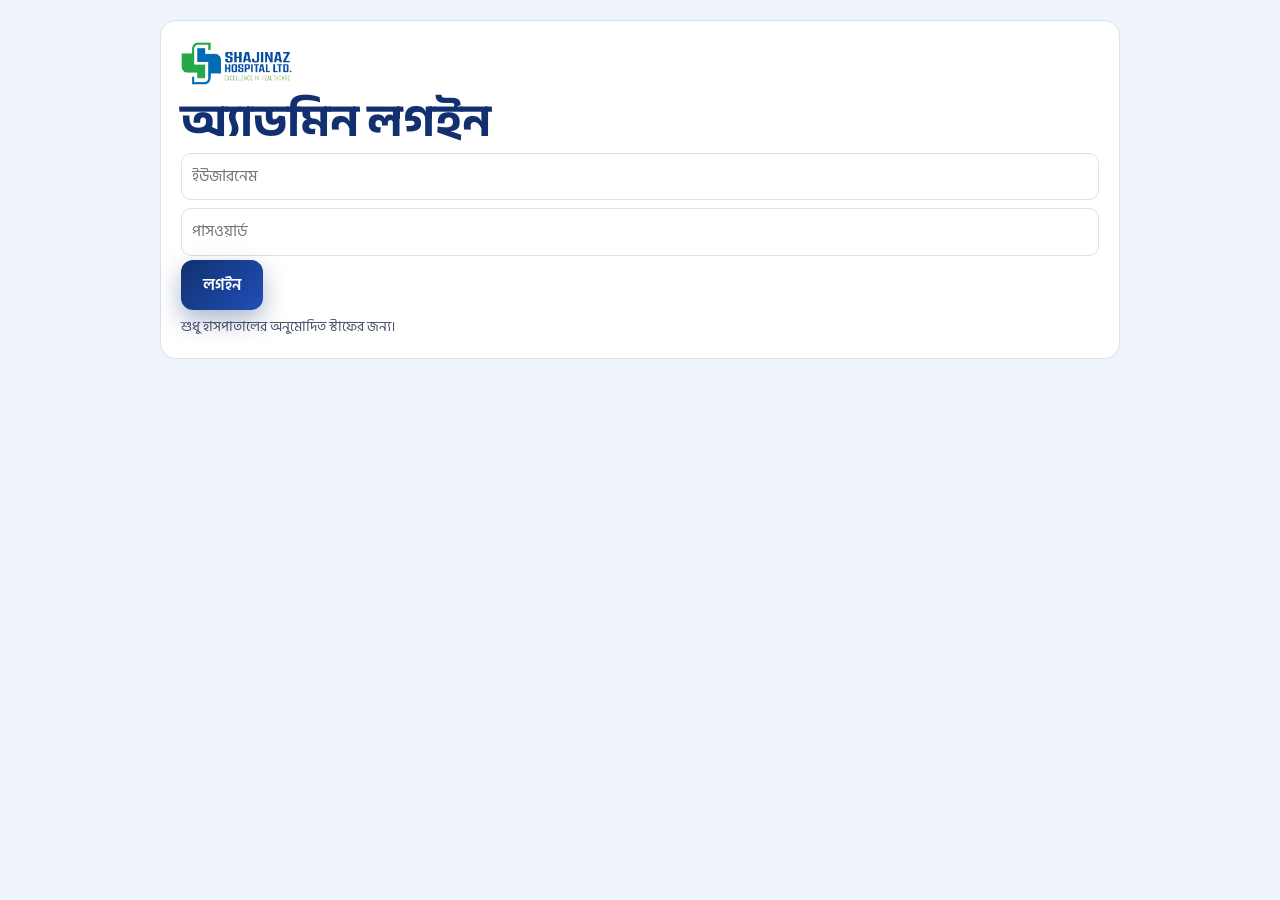
==== admin.html @ eec6075a "Add files via upload" ====
<!doctype html><html lang="bn"><head><meta charset="utf-8"><meta name="viewport" content="width=device-width,initial-scale=1"><meta name="robots" content="noindex"><title>অ্যাডমিন | শাজিনাজ হাসপাতাল</title>
<link href="https://fonts.googleapis.com/css2?family=Anek+Bangla:wght@700&family=Hind+Siliguri:wght@400;500;600&display=swap" rel="stylesheet"><link rel="stylesheet" href="assets/css/style.css">
<style>body{background:var(--mist)}.wrap{max-width:1000px;margin:0 auto;padding:20px}.box{background:#fff;border-radius:16px;padding:20px;margin-bottom:16px;border:1px solid var(--line)}.tabs{display:flex;gap:8px;margin:12px 0}.tabs button{flex:1}.row{display:flex;gap:10px;flex-wrap:wrap;align-items:center;padding:10px 0;border-bottom:1px solid var(--line)}.row>*{flex:1 1 140px}input,select,textarea{padding:10px;border:1px solid var(--line);border-radius:10px;font:inherit;width:100%;margin:4px 0}.s{font-size:14px;opacity:.75}.badge{background:var(--red);color:#fff;border-radius:99px;padding:0 8px;margin-left:6px}.new{background:#fff7d6}</style></head><body><div class="wrap">
<div class="box" id="lg"><img src="assets/img/logo.png" height="44" alt=""><h2>অ্যাডমিন লগইন</h2><form id="lf"><input name="username" placeholder="ইউজারনেম" autocomplete="username" required><input name="password" type="password" placeholder="পাসওয়ার্ড" autocomplete="current-password" required><button class="btn pri">লগইন</button></form><p class="s">শুধু হাসপাতালের অনুমোদিত স্টাফের জন্য।</p></div>
<div id="app" hidden><div class="box"><div class="row"><b id="who"></b><button class="btn ghost" id="out">লগআউট</button></div><div class="tabs"><button class="btn pri" data-t="b">বুকিং<span class="badge" id="nb" hidden>0</span></button><button class="btn ghost" data-t="d">ডাক্তার</button><button class="btn ghost" data-t="u">ইউজার</button></div><div id="v"></div></div></div></div><div id="toast"></div>
<script src="assets/js/config.js"></script><script src="assets/js/doctors-data.js"></script><script src="assets/js/admin.js"></script></body></html>
---- assets/css/style.css ----
:root{--navy:#12306f;--deep:#0a1f4d;--green:#2b9a4a;--ink:#0c1a3a;--mist:#eef4fa;--sky:#cfe6fb;--red:#d6342c;--line:#d9e3ee;font-family:'Hind Siliguri',system-ui,sans-serif;color:var(--ink)}
*{box-sizing:border-box}html{scroll-behavior:smooth;scroll-padding-top:76px}body{margin:0;background:#fff;line-height:1.6;overflow-x:hidden}
h1,h2,h3,h4{font-family:'Anek Bangla',sans-serif;margin:0;line-height:1.2}a{color:inherit;text-decoration:none}:focus-visible{outline:3px solid var(--green);outline-offset:2px}
.top{position:sticky;top:0;z-index:30;display:flex;align-items:center;gap:20px;padding:10px clamp(16px,4vw,48px);padding-top:calc(10px + env(safe-area-inset-top,0px));background:rgba(255,255,255,.85);backdrop-filter:blur(16px);border-bottom:1px solid var(--line)}
.brand img{height:46px;display:block}nav{display:flex;gap:24px;margin-left:auto;font-weight:500}nav a{position:relative}nav a::after{content:"";position:absolute;left:0;bottom:-4px;height:2px;width:0;background:var(--green);transition:width .3s}nav a:hover::after{width:100%}
.acts{display:flex;gap:10px;align-items:center}.btn{display:inline-block;border:0;border-radius:12px;padding:12px 22px;font:600 16px 'Hind Siliguri';cursor:pointer;transition:transform .2s,box-shadow .2s}.btn:hover{transform:translateY(-3px)}
.pri{background:linear-gradient(135deg,var(--navy),#1f4fb8);color:#fff;box-shadow:0 10px 24px rgba(18,48,111,.35)}.call{background:var(--green);color:#fff;padding:9px 16px}.ghost{border:2px solid var(--navy);color:var(--navy);background:none}
.glass{background:rgba(255,255,255,.6);backdrop-filter:blur(10px);border:1px solid #fff;color:var(--navy)}.glass2{background:#fff;border:2px solid var(--navy);color:var(--navy)}
.pulse{position:relative}.pulse::after{content:"";position:absolute;inset:0;border-radius:inherit;box-shadow:0 0 0 0 rgba(31,79,184,.55);animation:pr 2.2s infinite}@keyframes pr{to{box-shadow:0 0 0 18px rgba(31,79,184,0)}}
.bell{position:relative;background:var(--mist);border:0;border-radius:50%;width:42px;height:42px;font-size:18px;cursor:pointer}.bell b{position:absolute;top:-3px;right:-3px;background:var(--red);color:#fff;border-radius:99px;font-size:11px;padding:0 6px}
.notes{position:absolute;right:16px;top:100%;width:min(360px,92vw);background:#fff;border:1px solid var(--line);border-radius:14px;padding:12px;box-shadow:0 20px 50px rgba(0,0,0,.18)}.notes p{margin:8px 0;padding:10px;background:var(--mist);border-radius:10px;font-size:15px}
/* hero */
.hero{position:relative;display:grid;grid-template-columns:1fr 1.1fr;gap:clamp(20px,4vw,60px);align-items:center;padding:clamp(32px,5vw,72px) clamp(16px,4vw,48px) clamp(70px,8vw,110px);overflow:hidden;background:linear-gradient(160deg,#f3f9ff,#dcecfb 55%,#e8f7ec)}
.mesh i{position:absolute;border-radius:50%;filter:blur(70px);opacity:.55;animation:mv 16s ease-in-out infinite alternate}.mesh i:nth-child(1){width:420px;height:420px;background:#7db8f2;left:-80px;top:-60px}.mesh i:nth-child(2){width:360px;height:360px;background:#8fe0a6;right:10%;bottom:-100px;animation-delay:-5s}.mesh i:nth-child(3){width:300px;height:300px;background:#b7a8ff;right:-60px;top:-40px;animation-delay:-9s}
@keyframes mv{to{translate:90px 60px;scale:1.2}}.spot{position:absolute;width:420px;height:420px;border-radius:50%;background:radial-gradient(circle,rgba(255,255,255,.7),transparent 65%);left:var(--sx,50%);top:var(--sy,30%);translate:-50% -50%;pointer-events:none;transition:left .3s,top .3s}
.copy,.stage{position:relative;z-index:2}.tag{display:inline-flex;align-items:center;gap:8px;background:rgba(255,255,255,.75);border:1px solid #fff;border-radius:99px;padding:5px 14px;color:var(--green);font-weight:600;margin:0 0 16px}.dot,.live-dot{width:9px;height:9px;border-radius:50%;background:var(--green);animation:blink 1.4s infinite}@keyframes blink{50%{opacity:.25;scale:1.5}}
h1{font-size:clamp(38px,5.6vw,72px);font-weight:800;color:var(--navy);letter-spacing:-.5px}h1 span{display:inline-block;opacity:0;filter:blur(10px);translate:0 30px;animation:w .7s forwards}@keyframes w{to{opacity:1;filter:none;translate:0 0}}
.lead{font-size:19px;max-width:30em;margin:18px 0 26px;animation:up .8s .5s both}.cta{display:flex;gap:12px;flex-wrap:wrap;animation:up .8s .7s both}@keyframes up{from{opacity:0;translate:0 26px}}
.stats{display:flex;gap:clamp(16px,3vw,36px);margin-top:34px;flex-wrap:wrap;animation:up .8s .9s both}.stats div{font-size:14px;line-height:1.3}.stats b{display:block;font:800 32px 'Anek Bangla';color:var(--navy)}
.stage{aspect-ratio:1/.86}.L{position:absolute;translate:var(--x,0) var(--y,0);transition:translate .3s ease-out}
.ring{inset:-4% 0 0;border-radius:50%;border:2px dashed rgba(18,48,111,.3);animation:spin 60s linear infinite}@keyframes spin{to{rotate:360deg}}
.blob{inset:8% 4% 2%;border-radius:50%;background:radial-gradient(circle at 30% 30%,#fff,#bcdcf7);box-shadow:inset 0 0 60px rgba(255,255,255,.8)}
.bld{inset:2% 8% 0;border-radius:44% 44% 24px 24px/30% 30% 24px 24px;overflow:hidden;box-shadow:0 40px 70px rgba(18,48,111,.35);border:6px solid #fff;animation:rise 1.2s .2s both}.bld img{width:100%;height:100%;object-fit:cover;display:block;animation:kb 18s ease-in-out infinite alternate}@keyframes kb{to{scale:1.12;translate:-2% -1%}}
@keyframes rise{from{opacity:0;scale:.88;translate:0 50px}}
.ic{font-size:30px;width:62px;height:62px;display:grid;place-items:center;border-radius:20px;background:rgba(255,255,255,.85);backdrop-filter:blur(8px);box-shadow:0 14px 30px rgba(12,26,58,.2);animation:fl 5s ease-in-out infinite}
.i1{left:2%;top:10%}.i2{right:0;top:34%;animation-delay:-1.5s}.i3{left:6%;bottom:12%;animation-delay:-3s}.i4{right:8%;top:2%;animation-delay:-2s}@keyframes fl{50%{translate:0 -14px}}
.card2{display:flex;flex-direction:column;background:rgba(255,255,255,.88);backdrop-filter:blur(10px);border-radius:16px;padding:10px 16px;box-shadow:0 18px 36px rgba(12,26,58,.22);animation:fl 6s ease-in-out infinite,rise 1s .9s both}.card2 b{color:var(--navy)}.card2 small{opacity:.7}
.k1{right:-2%;bottom:26%}.k2{left:-4%;top:46%;animation-delay:-2s,.9s}.k3{right:10%;bottom:2%;animation-delay:-4s,.9s}.k1 .live-dot{position:absolute;right:10px;top:12px;background:var(--red)}
.ecgfull{position:absolute;left:0;bottom:0;width:100%;height:60px;fill:none;stroke:var(--green);stroke-width:3;opacity:.75}.ecgfull path{stroke-dasharray:1400;stroke-dashoffset:1400;animation:beat 5s ease-in-out infinite}@keyframes beat{55%{stroke-dashoffset:0}100%{stroke-dashoffset:-1400}}
.marq{background:var(--navy);color:#fff;overflow:hidden;white-space:nowrap;padding:12px 0}#mq{display:inline-block;animation:mq 40s linear infinite}#mq span{margin:0 22px;font-weight:500}#mq span::before{content:"✚";color:#7be09a;margin-right:22px}@keyframes mq{to{translate:-50% 0}}
/* sections */
.sec{padding:clamp(48px,7vw,96px) clamp(16px,4vw,48px)}.alt{background:var(--mist)}.sh{margin-bottom:30px}.eyebrow{color:var(--green);font-weight:600;margin:0 0 6px}h2{font-size:clamp(28px,3.8vw,46px);color:var(--navy)}.s{opacity:.7;margin:6px 0 0}
.rv{opacity:0;translate:0 36px;transition:opacity .8s,translate .8s}.rv.in{opacity:1;translate:0 0}
.svc{display:grid;grid-template-columns:repeat(4,1fr);gap:18px}.sv{position:relative;border-radius:22px;overflow:hidden;min-height:190px;display:flex;align-items:flex-end;color:#fff;background:linear-gradient(135deg,var(--navy),#2c6fd1);opacity:0;translate:0 30px;transition:opacity .7s,translate .7s,transform .4s,box-shadow .4s}.sv.in{opacity:1;translate:0 0}.sv:hover{transform:translateY(-8px);box-shadow:0 26px 44px rgba(18,48,111,.3)}
.sv.big{grid-column:span 2;grid-row:span 2;min-height:400px}.sv img{position:absolute;inset:0;width:100%;height:100%;object-fit:cover;transition:scale .8s}.sv:hover img{scale:1.1}.sv::after{content:"";position:absolute;inset:0;background:linear-gradient(transparent 35%,rgba(8,20,55,.88))}
.sv .e{position:absolute;right:16px;top:12px;font-size:48px;animation:fl 5s ease-in-out infinite;z-index:1}.sv div{position:relative;z-index:1;padding:18px}.sv h3{font-size:20px}.sv p{margin:2px 0 0;font-size:14px;opacity:.9}
.sv.c1{background:linear-gradient(135deg,#d6342c,#ff7a59)}.sv.c2{background:linear-gradient(135deg,#2b9a4a,#6fd08a)}.sv.c3{background:linear-gradient(135deg,#7a4bd6,#b79bff)}.sv.c4{background:linear-gradient(135deg,#e0568f,#ffa3c4)}.sv.c5{background:linear-gradient(135deg,#0f8f9e,#5fd2dd)}
.bar{display:flex;gap:14px;flex-wrap:wrap;align-items:center;margin-bottom:14px}#q{flex:1;min-width:240px;padding:14px 18px;border:1px solid var(--line);border-radius:14px;font:inherit;box-shadow:0 6px 18px rgba(18,48,111,.06)}.tg{display:flex;gap:8px;align-items:center;font-weight:500}
.pills{display:flex;gap:8px;overflow-x:auto;padding:4px 2px 16px;scrollbar-width:thin}.pills button{white-space:nowrap;border:1px solid var(--line);background:#fff;border-radius:99px;padding:8px 18px;font:500 15px 'Hind Siliguri';cursor:pointer;transition:all .25s}.pills button:hover{border-color:var(--navy)}.pills .on{background:var(--navy);color:#fff;border-color:var(--navy);transform:scale(1.05)}
.grid{display:grid;grid-template-columns:repeat(auto-fill,minmax(220px,1fr));gap:22px}.dc{background:#fff;border-radius:22px;overflow:hidden;border:1px solid var(--line);cursor:pointer;transform:perspective(900px) rotateX(var(--rx,0)) rotateY(var(--ry,0));transition:transform .2s,box-shadow .3s;animation:pop .5s both}@keyframes pop{from{opacity:0;scale:.92}}
.dc:hover{box-shadow:0 26px 46px rgba(18,48,111,.2)}.ph{aspect-ratio:4/4.4;background:var(--sky);position:relative;overflow:hidden}.ph img,.ph svg{width:100%;height:100%;object-fit:cover;object-position:top;display:block;transition:scale .5s}.dc:hover .ph img{scale:1.07}
.live{position:absolute;left:10px;top:10px;background:var(--green);color:#fff;font-size:12px;padding:2px 10px;border-radius:99px}.nm{padding:14px 16px 16px}.nm h3{font-size:18px}.nm span{color:var(--green);font-weight:600;font-size:14px}
.more{text-align:center;margin-top:28px}.mapw{display:grid;grid-template-columns:1.6fr 1fr;border-radius:26px;overflow:hidden;border:1px solid var(--line);box-shadow:0 24px 50px rgba(18,48,111,.12)}.mapw iframe{width:100%;height:100%;min-height:380px;border:0}.addr{padding:30px;background:var(--mist);display:flex;flex-direction:column;gap:12px;justify-content:center}.addr h3{color:var(--navy);font-size:26px}
.foot{display:grid;grid-template-columns:1.4fr 1fr 1fr;gap:28px;padding:44px clamp(16px,4vw,48px);background:var(--deep);color:#fff}.foot a{display:block;margin:5px 0;opacity:.9}.foot a:hover{opacity:1;color:#7be09a}.foot h4{margin-bottom:8px}.foot small{opacity:.6;display:block;margin-top:14px}.plate{display:inline-block;background:#fff;border-radius:14px;padding:10px 16px}.plate img{height:56px;display:block}
.wa{position:fixed;right:16px;bottom:calc(16px + env(safe-area-inset-bottom,0px));background:#25d366;color:#fff;font-weight:600;padding:12px 18px;border-radius:99px;box-shadow:0 10px 24px rgba(0,0,0,.25);z-index:25}
dialog{border:0;border-radius:24px;padding:24px;width:min(560px,94vw);max-height:92vh;color:var(--ink)}dialog::backdrop{background:rgba(8,18,45,.6);backdrop-filter:blur(5px)}dialog[open]{animation:pp .35s}@keyframes pp{from{opacity:0;scale:.92;translate:0 20px}}
.x{position:absolute;right:12px;top:10px}.x button{border:0;background:none;font-size:20px;cursor:pointer}.dh{display:flex;gap:14px;align-items:center;margin-bottom:10px}.dh .ph{width:84px;height:84px;aspect-ratio:auto;border-radius:50%;flex:none}.dh h3{color:var(--navy)}.dept{color:var(--green);font-weight:600}.sl{font-size:14px;margin:2px 0}
.days{display:flex;gap:8px;flex-wrap:wrap;margin:8px 0}.days label{cursor:pointer}.days input{position:absolute;opacity:0}.days span{display:block;border:1px solid var(--line);border-radius:12px;padding:6px 12px;text-align:center;font-size:14px}.days input:checked+span{background:var(--navy);color:#fff}.days input:focus-visible+span{outline:3px solid var(--green)}
.fg{display:grid;grid-template-columns:1fr 1fr;gap:0 12px}.fg .w{grid-column:1/-1}dialog label.f{display:block;font-weight:500;margin-top:10px;font-size:15px}dialog input.t,dialog textarea{width:100%;padding:11px;border:1px solid var(--line);border-radius:10px;font:inherit;margin-top:4px}dialog h4{margin:16px 0 0;color:var(--navy)}.hp{position:absolute;left:-9999px}
.ok{text-align:center}.ok .tick{width:76px;height:76px;margin:0 auto 10px;display:block}.ok circle,.ok path{fill:none;stroke:var(--green);stroke-width:5;stroke-dasharray:200;stroke-dashoffset:200;animation:dr .8s .1s forwards}.ok path{animation-delay:.6s}@keyframes dr{to{stroke-dashoffset:0}}
#toast{position:fixed;left:50%;bottom:24px;translate:-50% 120px;background:var(--ink);color:#fff;padding:12px 20px;border-radius:12px;z-index:50;transition:translate .35s}#toast.on{translate:-50% 0}
@media(max-width:900px){.hero{grid-template-columns:1fr}.stage{order:-1;max-width:520px;margin:0 auto;width:100%}nav{display:none}.acts{margin-left:auto}.svc{grid-template-columns:1fr 1fr}.sv.big{grid-column:span 2;grid-row:auto;min-height:260px}.mapw,.foot{grid-template-columns:1fr}.call{font-size:14px}}
@media(max-width:480px){.fg{grid-template-columns:1fr}.svc{grid-template-columns:1fr}.sv.big{grid-column:auto}}
@media(prefers-reduced-motion:reduce){*,*::before,*::after{animation:none!important;transition:none!important}h1 span,.rv,.sv{opacity:1!important;translate:none!important;filter:none!important}html{scroll-behavior:auto}}

/* v5 */
.hero{padding-bottom:clamp(90px,9vw,120px)}.hd{grid-column:1/-1}h1{font-size:min(4.9vw,60px);white-space:nowrap}.stage{aspect-ratio:1/.8}.bld{inset:0 4% 0}
.hero .marq{position:absolute;left:0;right:0;bottom:0;z-index:3;font-size:19px;padding:14px 0;background:rgba(10,31,77,.92);backdrop-filter:blur(10px)}.hero .marq #mq span{font-weight:600}
#deptSel{min-width:240px;padding:14px 44px 14px 18px;border:1px solid var(--line);border-radius:14px;font:600 16px 'Hind Siliguri';color:var(--navy);background:#fff url("data:image/svg+xml,%3Csvg xmlns='http://www.w3.org/2000/svg' width='14' height='9'%3E%3Cpath d='M1 1l6 6 6-6' fill='none' stroke='%2312306f' stroke-width='2'/%3E%3C/svg%3E") no-repeat right 16px center;appearance:none;box-shadow:0 6px 18px rgba(18,48,111,.06);cursor:pointer}
.steps{list-style:none;margin:0;padding:0;display:grid;grid-template-columns:repeat(3,1fr);gap:20px;counter-reset:s}.steps li{background:#fff;border-radius:22px;padding:26px;border:1px solid var(--line);position:relative}.steps b{display:grid;place-items:center;width:48px;height:48px;border-radius:50%;background:linear-gradient(135deg,var(--navy),#2c6fd1);color:#fff;font:800 22px 'Anek Bangla';margin-bottom:12px}.steps p{margin:6px 0 0}
.fban{position:relative;height:clamp(320px,46vw,540px);overflow:hidden}.fban img{width:100%;height:100%;object-fit:cover;object-position:center 45%;animation:kb 24s ease-in-out infinite alternate}.fov{position:absolute;inset:0;display:flex;flex-direction:column;justify-content:flex-end;gap:10px;padding:clamp(20px,5vw,64px);background:linear-gradient(transparent 25%,rgba(8,20,55,.92));color:#fff}.fov h2{color:#fff}.fov p{margin:0 0 8px;font-size:18px}
@media(max-width:900px){.steps{grid-template-columns:1fr}h1{font-size:4.7vw}.hero .marq{font-size:16px}}
/* v5b layout fixes */
.hero{row-gap:20px;align-items:start}.hd{grid-row:1;text-align:left}.copy{grid-row:2;grid-column:1;align-self:center}.stage{grid-row:2;grid-column:2;align-self:start}
h1{font-size:min(6.1vw,84px)}
@media(max-width:900px){.hero{align-items:start}.hd{order:-2;grid-row:auto}.stage{order:-1;grid-row:auto;grid-column:auto}.copy{grid-row:auto;grid-column:auto}h1{font-size:8.6vw}}
.copy{align-self:start;padding-top:8px}.sv::after{background:linear-gradient(transparent 55%,rgba(8,20,55,.85))}.sv.wide{grid-column:span 2}@media(max-width:480px){.sv.wide{grid-column:auto}}
[hidden]{display:none!important}h1{font-size:min(5.2vw,72px)}.stage{aspect-ratio:1/.72}.hero{padding-top:clamp(20px,3vw,40px)}
@media(max-width:900px){h1{font-size:8.6vw}.stage{aspect-ratio:1/.8}}

/* ===== v6 : compact animated hero, rotating showcase, premium sections ===== */
.top{transition:box-shadow .3s}.top.sc{box-shadow:0 10px 30px rgba(18,48,111,.12)}.prog{position:absolute;left:0;bottom:-1px;height:3px;width:100%;background:linear-gradient(90deg,var(--green),#2c6fd1);transform-origin:left;transform:scaleX(0)}
.hx{position:relative;overflow:hidden;background:linear-gradient(160deg,#f3f9ff,#dcecfb 55%,#e8f7ec);padding:clamp(22px,3vw,44px) 0 0}
.hx .mesh i{position:absolute;border-radius:50%;filter:blur(70px);opacity:.55;animation:mv 16s ease-in-out infinite alternate}.hx .mesh i:nth-child(1){width:420px;height:420px;background:#7db8f2;left:-80px;top:-60px}.hx .mesh i:nth-child(2){width:360px;height:360px;background:#8fe0a6;right:10%;bottom:-100px;animation-delay:-5s}.hx .mesh i:nth-child(3){width:300px;height:300px;background:#b7a8ff;right:-60px;top:-40px;animation-delay:-9s}
.hx .spot{position:absolute;width:420px;height:420px;border-radius:50%;background:radial-gradient(circle,rgba(255,255,255,.7),transparent 65%);left:var(--sx,50%);top:var(--sy,30%);translate:-50% -50%;pointer-events:none;transition:left .3s,top .3s}
.hx-in{position:relative;z-index:2;display:grid;grid-template-columns:minmax(0,1fr) minmax(0,1.06fr);gap:clamp(16px,3vw,48px);align-items:center;max-width:1380px;margin:0 auto;padding:0 clamp(16px,4vw,48px)}
.hx h1{font-size:clamp(34px,4.3vw,60px);line-height:1.2;white-space:normal;margin:0 0 14px;letter-spacing:-.3px}
.hx .lead{font-size:clamp(16px,1.4vw,19px);margin:0 0 22px;max-width:30em}.hx .cta{margin-bottom:26px}
.kp{display:grid;grid-template-columns:repeat(4,1fr);gap:12px;animation:up .8s 1s both}
.kp>div{position:relative;background:rgba(255,255,255,.72);backdrop-filter:blur(10px);border:1px solid #fff;border-radius:18px;padding:12px 12px 10px;box-shadow:0 12px 26px rgba(18,48,111,.1);transition:transform .3s,box-shadow .3s}.kp>div:hover{transform:translateY(-5px);box-shadow:0 20px 34px rgba(18,48,111,.18)}
.kp i{font-style:normal;font-size:20px;display:block;animation:fl 4s ease-in-out infinite}.kp>div:nth-child(2) i{animation-delay:-1s}.kp>div:nth-child(3) i{animation-delay:-2s}.kp>div:nth-child(4) i{animation-delay:-3s}
.kp b{display:block;font:800 clamp(26px,2.6vw,36px)/1.1 'Anek Bangla';color:var(--navy);margin-top:2px}.kp span{font-size:13.5px;line-height:1.3;display:block;opacity:.8}
/* 3D showcase */
.hx-show{--cw:220px;--ch:277px;position:relative;perspective:1500px;perspective-origin:50% 36%;cursor:grab;user-select:none;-webkit-user-select:none;touch-action:pan-y;min-height:380px;animation:rise 1.1s .2s both}.hx-show.grab{cursor:grabbing}
.ring3d{position:absolute;left:50%;top:14px;width:var(--cw);height:var(--ch);margin-left:calc(var(--cw)/-2);transform-style:preserve-3d;will-change:transform}
.cd{position:absolute;inset:0;margin:0;display:flex;flex-direction:column;background:#fff;border:4px solid #fff;border-radius:22px;overflow:hidden;box-shadow:0 26px 50px rgba(18,48,111,.28);backface-visibility:hidden;-webkit-backface-visibility:hidden;will-change:opacity}
.cd img{flex:1;min-height:0;width:100%;object-fit:cover;display:block;background:var(--sky);pointer-events:none}
.cd figcaption{display:flex;gap:10px;align-items:center;padding:10px 12px;background:#fff}.cd figcaption i{font-style:normal;font-size:22px;width:40px;height:40px;flex:none;display:grid;place-items:center;border-radius:12px;background:var(--mist)}.cd figcaption b{display:block;font:700 16px/1.2 'Anek Bangla';color:var(--navy)}.cd figcaption small{display:block;font-size:12.5px;line-height:1.3;opacity:.7;margin-top:2px}
.orb{position:absolute;left:50%;top:6%;width:70%;aspect-ratio:1;translate:-50% 0;border-radius:50%;background:radial-gradient(circle at 35% 30%,#fff,rgba(188,220,247,.7) 60%,transparent 72%);animation:fl 7s ease-in-out infinite}.orb.o2{width:92%;top:-2%;background:none;border:2px dashed rgba(18,48,111,.22);animation:spin 70s linear infinite}
.floor{position:absolute;left:50%;bottom:92px;width:62%;height:34px;translate:-50% 0;background:radial-gradient(ellipse,rgba(18,48,111,.32),transparent 70%);filter:blur(7px)}
.chp{position:absolute;z-index:6;display:inline-flex;align-items:center;gap:8px;background:rgba(255,255,255,.9);backdrop-filter:blur(8px);border-radius:99px;padding:7px 14px;font-weight:600;font-size:14px;color:var(--navy);box-shadow:0 14px 28px rgba(12,26,58,.18);animation:fl 5s ease-in-out infinite}.chp.c1{left:0;top:12%}.chp.c1 .live-dot{background:var(--red)}.chp.c2{right:0;top:42%;animation-delay:-2.5s}
.cap{position:absolute;left:0;right:0;bottom:0;text-align:center;z-index:5}.cap b{display:block;font:800 clamp(20px,2vw,26px)/1.2 'Anek Bangla';color:var(--navy)}.cap>span{display:block;font-size:15px;opacity:.75;min-height:1.5em}
.dots{display:flex;justify-content:center;gap:6px;margin-top:10px;flex-wrap:wrap}.dots button{width:8px;height:8px;border-radius:99px;border:0;padding:0;background:rgba(18,48,111,.25);cursor:pointer;transition:width .35s,background .35s}.dots button.on{width:26px;background:var(--green)}
/* quick actions */
.quick{position:relative;z-index:2;max-width:1380px;margin:clamp(14px,2vw,26px) auto 0;padding:0 clamp(16px,4vw,48px) clamp(22px,3vw,34px);display:grid;grid-template-columns:repeat(4,1fr);gap:14px}
.quick a{display:flex;align-items:center;gap:14px;background:rgba(255,255,255,.88);backdrop-filter:blur(10px);border:1px solid #fff;border-radius:20px;padding:14px 16px;box-shadow:0 14px 30px rgba(18,48,111,.13);transition:transform .3s,box-shadow .3s;animation:up .8s both}.quick a:nth-child(1){animation-delay:1.1s}.quick a:nth-child(2){animation-delay:1.2s}.quick a:nth-child(3){animation-delay:1.3s}.quick a:nth-child(4){animation-delay:1.4s}
.quick a:hover{transform:translateY(-6px);box-shadow:0 24px 40px rgba(18,48,111,.22)}.quick i{font-style:normal;font-size:24px;width:50px;height:50px;flex:none;display:grid;place-items:center;border-radius:15px;background:linear-gradient(135deg,var(--navy),#2c6fd1);box-shadow:0 8px 18px rgba(18,48,111,.3);transition:rotate .4s}.quick a:hover i{rotate:-10deg;scale:1.08}
.quick a:nth-child(2) i{background:linear-gradient(135deg,var(--green),#6fd08a)}.quick a:nth-child(3) i{background:linear-gradient(135deg,var(--red),#ff7a59)}.quick a:nth-child(4) i{background:linear-gradient(135deg,#7a4bd6,#b79bff)}
.quick b{display:block;font:700 16.5px/1.25 'Anek Bangla';color:var(--navy)}.quick small{display:block;opacity:.7;font-size:13.5px}
.hx .marq{position:relative;font-size:17px;padding:13px 0;background:var(--navy)}
/* steps */
.steps{gap:44px}.steps li{overflow:visible;transition:transform .35s,box-shadow .35s}.steps li:hover{transform:translateY(-8px);box-shadow:0 26px 44px rgba(18,48,111,.16)}
.steps li:not(:last-child)::after{content:"";position:absolute;left:calc(100% + 5px);top:50px;width:34px;height:4px;border-radius:4px;background:repeating-linear-gradient(90deg,var(--green) 0 7px,transparent 7px 14px);background-size:14px 4px;animation:flow .7s linear infinite}@keyframes flow{to{background-position:14px 0}}
.steps li::before{content:"";position:absolute;left:26px;right:26px;bottom:0;height:4px;border-radius:4px 4px 0 0;background:linear-gradient(90deg,var(--green),#2c6fd1);transform:scaleX(0);transform-origin:left;transition:transform 1.1s .5s cubic-bezier(.2,.8,.2,1)}.steps li.in::before{transform:scaleX(1)}
.steps b{position:relative}.steps b::after{content:"";position:absolute;inset:0;border-radius:50%;box-shadow:0 0 0 0 rgba(44,111,209,.5);animation:pr 2.2s infinite}.steps li:nth-child(2) b::after{animation-delay:.5s}.steps li:nth-child(3) b::after{animation-delay:1s}
.steps .ico{position:absolute;right:20px;top:16px;font-size:44px;animation:fl 4.5s ease-in-out infinite;filter:drop-shadow(0 10px 12px rgba(18,48,111,.2))}.steps li:nth-child(2) .ico{animation-delay:-1.5s}.steps li:nth-child(3) .ico{animation-delay:-3s}
/* today strip */
.tdy{display:flex;align-items:center;gap:16px;background:#fff;border:1px solid var(--line);border-radius:20px;padding:10px 16px;margin-bottom:16px;box-shadow:0 8px 22px rgba(18,48,111,.07);overflow:hidden}.tt{display:flex;gap:8px;align-items:center;margin:0;font:700 16px 'Anek Bangla';color:var(--navy);white-space:nowrap}
.tw{flex:1;overflow:hidden;mask-image:linear-gradient(90deg,transparent,#000 5%,#000 95%,transparent)}.ti{display:flex;gap:12px;width:max-content;animation:mq 60s linear infinite}.tw:hover .ti{animation-play-state:paused}
.tp{display:flex;align-items:center;gap:10px;background:var(--mist);border:1px solid var(--line);border-radius:99px;padding:5px 16px 5px 5px;cursor:pointer;font:inherit;text-align:left;color:inherit;transition:transform .25s,background .25s}.tp:hover{transform:translateY(-3px);background:#fff}.tp b{display:block;font-size:14.5px;white-space:nowrap}.tp small{display:block;font-size:12.5px;opacity:.7;white-space:nowrap}
.av{width:42px;height:42px;border-radius:50%;overflow:hidden;flex:none;box-shadow:0 0 0 2px var(--green)}.av img,.av svg{width:100%;height:100%;object-fit:cover;object-position:top;display:block}
/* doctor cards */
.dc{animation:none}.dc:not(.in){opacity:0}.dc.in{animation:dcIn .8s cubic-bezier(.2,.8,.2,1) both}@keyframes dcIn{from{opacity:0;translate:0 46px;scale:.92;filter:blur(4px)}}
.dc .ph::after{content:"";position:absolute;inset:0;background:linear-gradient(110deg,transparent 35%,rgba(255,255,255,.6) 50%,transparent 65%);translate:-130% 0;transition:translate .9s;pointer-events:none}.dc:hover .ph::after{translate:130% 0}
.bk{position:absolute;left:10px;right:10px;bottom:10px;z-index:2;background:var(--navy);color:#fff;border-radius:12px;padding:9px;text-align:center;font-weight:600;font-size:15px;opacity:0;translate:0 56px;transition:opacity .35s,translate .4s cubic-bezier(.2,.8,.2,1)}.dc:hover .bk,.dc:focus-visible .bk{opacity:1;translate:0 0}@media(hover:none){.bk{opacity:1;translate:0 0;background:rgba(18,48,111,.9)}}
.live{display:inline-flex;align-items:center;gap:6px;z-index:2}.live::before{content:"";width:7px;height:7px;border-radius:50%;background:#fff;animation:blink 1.4s infinite}
.dc:hover{transform:perspective(900px) rotateX(var(--rx,0)) rotateY(var(--ry,0)) translateY(-6px)}
/* band (replaces photo banner) */
.band{position:relative;overflow:hidden;display:grid;grid-template-columns:1.1fr 1fr;gap:clamp(24px,5vw,64px);align-items:center;padding:clamp(48px,7vw,90px) clamp(16px,4vw,48px);background:linear-gradient(120deg,#0a1f4d,#12306f 55%,#14527e);color:#fff}
.band .ecgfull{opacity:.35;height:120px;stroke:#7be09a;bottom:8%}.band .bl{position:absolute;border-radius:50%;filter:blur(80px);opacity:.4;animation:mv 14s ease-in-out infinite alternate}.band .b1{width:320px;height:320px;background:#2c6fd1;left:-60px;top:-80px}.band .b2{width:280px;height:280px;background:#2b9a4a;right:-40px;bottom:-90px;animation-delay:-6s}
.band .bc,.band .bn{position:relative;z-index:2}.band h2{color:#fff}.band p{font-size:18px;margin:12px 0 22px;opacity:.9;max-width:28em}.band .cta{display:flex;gap:12px;flex-wrap:wrap}
.white{background:#fff;color:var(--navy)}.outl{border:2px solid rgba(255,255,255,.7);color:#fff;background:none}
.bn{display:grid;grid-template-columns:1fr 1fr;gap:14px}.bn div{background:rgba(255,255,255,.08);border:1px solid rgba(255,255,255,.18);backdrop-filter:blur(8px);border-radius:20px;padding:18px 20px;transition:transform .3s,background .3s}.bn div:hover{transform:translateY(-6px);background:rgba(255,255,255,.14)}.bn b{display:block;font:800 clamp(34px,4vw,52px)/1.1 'Anek Bangla';color:#fff}.bn span{opacity:.85}
.wa{animation:wa 2.6s infinite}@keyframes wa{0%{box-shadow:0 10px 24px rgba(0,0,0,.25),0 0 0 0 rgba(37,211,102,.55)}70%,100%{box-shadow:0 10px 24px rgba(0,0,0,.25),0 0 0 16px rgba(37,211,102,0)}}
@media(max-width:1000px){.quick{grid-template-columns:1fr 1fr}.kp{grid-template-columns:repeat(2,1fr)}}
@media(max-width:900px){.hx-in{grid-template-columns:1fr}.hx h1{font-size:clamp(32px,8vw,46px)}.steps{gap:20px}.steps li:not(:last-child)::after{display:none}.band{grid-template-columns:1fr}.tdy{flex-direction:column;align-items:flex-start;gap:8px}.tw{width:100%}}
@media(max-width:520px){.quick{grid-template-columns:1fr}.chp{font-size:12.5px;padding:5px 10px}.bn b{font-size:34px}}
@media(prefers-reduced-motion:reduce){.dc:not(.in){opacity:1}.kp,.quick a,.hx-show{animation:none!important}}
/* v6 tweaks */
.hx-show{perspective:1150px;mask-image:linear-gradient(90deg,transparent,#000 9%,#000 91%,transparent);-webkit-mask-image:linear-gradient(90deg,transparent,#000 9%,#000 91%,transparent)}
.ring3d{top:22px}.chp.c1{left:2%;top:auto;bottom:96px}.chp.c2{right:2%;top:auto;bottom:96px}
@media(max-width:900px){.hx-show{order:-1;min-height:0}.hx-copy{order:2}.hx{padding-top:14px}.kp>div{padding:10px}.kp b{font-size:26px}.chp{display:none}.hx h1{margin-top:6px}}
.hx-show{mask-image:none;-webkit-mask-image:none}
.ring3d{mask-image:linear-gradient(90deg,transparent,#000 12%,#000 88%,transparent);-webkit-mask-image:linear-gradient(90deg,transparent,#000 12%,#000 88%,transparent)}
.chp.c1{left:0;bottom:34px}.chp.c2{right:0;bottom:34px}.hx h1{text-wrap:balance}
.ring3d{mask-image:none;-webkit-mask-image:none}
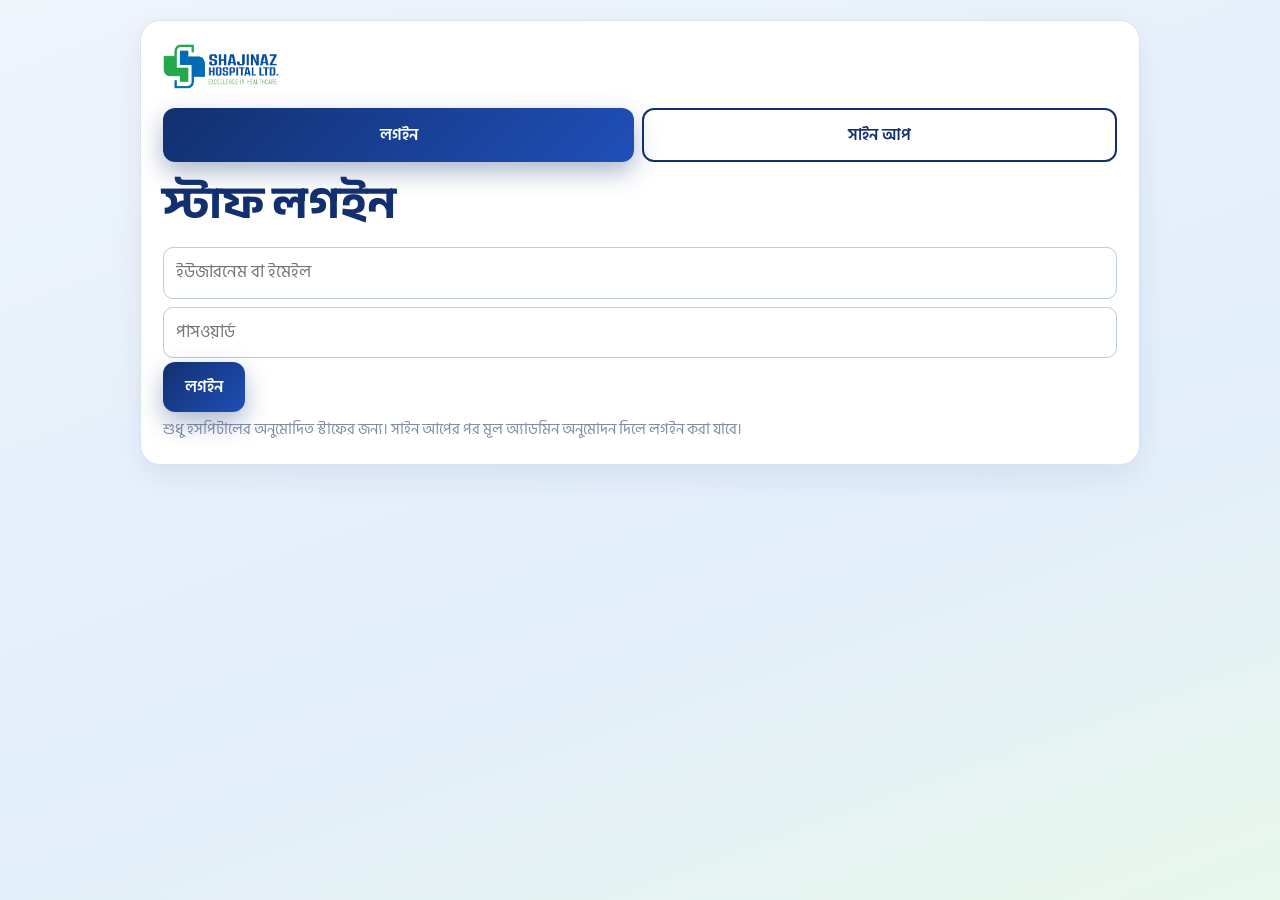
==== commit e71f9896: "Add files via upload" ====
--- a/admin.html
+++ b/admin.html
@@ -1,6 +1,26 @@
-<!doctype html><html lang="bn"><head><meta charset="utf-8"><meta name="viewport" content="width=device-width,initial-scale=1"><meta name="robots" content="noindex"><title>অ্যাডমিন | শাজিনাজ হাসপাতাল</title>
-<link href="https://fonts.googleapis.com/css2?family=Anek+Bangla:wght@700&family=Hind+Siliguri:wght@400;500;600&display=swap" rel="stylesheet"><link rel="stylesheet" href="assets/css/style.css">
-<style>body{background:var(--mist)}.wrap{max-width:1000px;margin:0 auto;padding:20px}.box{background:#fff;border-radius:16px;padding:20px;margin-bottom:16px;border:1px solid var(--line)}.tabs{display:flex;gap:8px;margin:12px 0}.tabs button{flex:1}.row{display:flex;gap:10px;flex-wrap:wrap;align-items:center;padding:10px 0;border-bottom:1px solid var(--line)}.row>*{flex:1 1 140px}input,select,textarea{padding:10px;border:1px solid var(--line);border-radius:10px;font:inherit;width:100%;margin:4px 0}.s{font-size:14px;opacity:.75}.badge{background:var(--red);color:#fff;border-radius:99px;padding:0 8px;margin-left:6px}.new{background:#fff7d6}</style></head><body><div class="wrap">
-<div class="box" id="lg"><img src="assets/img/logo.png" height="44" alt=""><h2>অ্যাডমিন লগইন</h2><form id="lf"><input name="username" placeholder="ইউজারনেম" autocomplete="username" required><input name="password" type="password" placeholder="পাসওয়ার্ড" autocomplete="current-password" required><button class="btn pri">লগইন</button></form><p class="s">শুধু হাসপাতালের অনুমোদিত স্টাফের জন্য।</p></div>
-<div id="app" hidden><div class="box"><div class="row"><b id="who"></b><button class="btn ghost" id="out">লগআউট</button></div><div class="tabs"><button class="btn pri" data-t="b">বুকিং<span class="badge" id="nb" hidden>0</span></button><button class="btn ghost" data-t="d">ডাক্তার</button><button class="btn ghost" data-t="u">ইউজার</button></div><div id="v"></div></div></div></div><div id="toast"></div>
-<script src="assets/js/config.js"></script><script src="assets/js/doctors-data.js"></script><script src="assets/js/admin.js"></script></body></html>
+<!doctype html><html lang="bn"><head><meta charset="utf-8"><meta name="viewport" content="width=device-width,initial-scale=1"><meta name="robots" content="noindex"><title>অ্যাডমিন | সাজিনাস হসপিটাল</title>
+<link href="https://fonts.googleapis.com/css2?family=Anek+Bangla:wght@700;800&family=Hind+Siliguri:wght@400;500;600;700&display=swap" rel="stylesheet"><link rel="stylesheet" href="assets/css/style.css">
+<style>
+body{background:linear-gradient(160deg,#eef4fa,#e3eefb 60%,#e8f7ec);min-height:100vh;font-size:17px}
+.wrap{max-width:1040px;margin:0 auto;padding:20px}.box{background:#fff;border-radius:20px;padding:22px;margin-bottom:16px;border:1px solid var(--line);box-shadow:0 12px 30px rgba(18,48,111,.07)}
+.box h2,.box h3{color:var(--navy);margin:6px 0 12px}.tabs{display:flex;gap:8px;margin:14px 0;flex-wrap:wrap}.tabs button{flex:1 1 130px}
+.row{display:flex;gap:10px;flex-wrap:wrap;align-items:center;padding:12px 0;border-bottom:1px solid var(--line)}.row>*{flex:1 1 150px}
+input,select,textarea{padding:11px 12px;border:1px solid #bccbdd;border-radius:10px;font:inherit;width:100%;margin:4px 0;background:#fff}input[type=checkbox]{width:auto;margin-right:6px}input[type=color]{padding:2px;height:42px}
+label.fl2{display:block;font-weight:600;font-size:15.5px;color:#26406f;margin-top:8px}.s{font-size:15px;color:#4a5d80}.badge{background:var(--red);color:#fff;border-radius:99px;padding:0 8px;margin-left:6px;font-size:14px}.new{background:#fff7d6}
+.lgt{display:flex;gap:8px;margin:10px 0 14px}.lgt button{flex:1}
+.st{display:inline-block;border-radius:99px;padding:2px 12px;font-size:14px;font-weight:600}.st.active{background:#dff3e5;color:#1a7434}.st.pending{background:#fff1c9;color:#8a5a00}.st.disabled{background:#fde1df;color:#a3231b}
+details.g{border:1px solid var(--line);border-radius:16px;margin:12px 0;background:#fbfdff;overflow:hidden}details.g>summary{cursor:pointer;padding:14px 18px;font:700 19px 'Anek Bangla';color:var(--navy);background:#eef4fa;list-style:none}details.g>summary::before{content:"▸ ";transition:rotate .2s;display:inline-block}details.g[open]>summary::before{rotate:90deg}
+.gi{padding:6px 18px 16px}.it{border:1px dashed #b9c9de;border-radius:14px;padding:6px 14px 12px;margin:12px 0;background:#fff}.it>.ih{display:flex;gap:6px;align-items:center;justify-content:space-between;flex-wrap:wrap}.ih b{color:var(--navy)}.ih .btn{padding:5px 12px;font-size:15px}
+.g2{display:grid;grid-template-columns:1fr 1fr;gap:0 14px}.thumb{display:flex;gap:12px;align-items:center;margin-top:6px}.thumb img{width:96px;height:64px;object-fit:cover;border-radius:10px;background:var(--sky);border:1px solid var(--line)}
+.savebar{position:sticky;bottom:0;background:rgba(255,255,255,.95);backdrop-filter:blur(8px);padding:12px 0;display:flex;gap:10px;flex-wrap:wrap;border-top:1px solid var(--line);margin-top:14px;z-index:5}
+.err{color:#a3231b;font-weight:600}.ok2{color:#1a7434;font-weight:600}
+.thumb input[type=file]{width:auto;flex:1;border:0;padding:4px 0}.thumb .s{width:96px}@media(max-width:600px){.g2{grid-template-columns:1fr}}
+</style></head><body><div class="wrap">
+<div class="box" id="lg"><img src="assets/img/logo.png" height="46" alt="">
+<div class="lgt"><button class="btn pri" data-m="in" type="button">লগইন</button><button class="btn ghost" data-m="up" type="button">সাইন আপ</button></div>
+<form id="lf"><h2>স্টাফ লগইন</h2><input name="username" placeholder="ইউজারনেম বা ইমেইল" autocomplete="username" required><input name="password" type="password" placeholder="পাসওয়ার্ড" autocomplete="current-password" required><button class="btn pri">লগইন</button></form>
+<form id="sf" hidden><h2>নতুন স্টাফ সাইন আপ</h2><input name="name" placeholder="আপনার নাম" autocomplete="name" required maxlength="80"><input name="email" type="email" placeholder="ইমেইল আইডি" autocomplete="email" required><input name="mobile" inputmode="numeric" pattern="01[0-9]{9}" placeholder="মোবাইল নম্বর (01XXXXXXXXX)" autocomplete="tel" required><input name="password" type="password" minlength="8" placeholder="পাসওয়ার্ড (৮+ অক্ষর)" autocomplete="new-password" required><input name="website" tabindex="-1" autocomplete="off" style="position:absolute;left:-9999px"><button class="btn pri">সাইন আপ করুন</button></form>
+<p class="s" id="lmsg">শুধু হসপিটালের অনুমোদিত স্টাফের জন্য। সাইন আপের পর মূল অ্যাডমিন অনুমোদন দিলে লগইন করা যাবে।</p></div>
+<div id="app" hidden><div class="box"><div class="row"><b id="who"></b><a class="btn ghost" href="index.html" target="_blank" rel="noopener">সাইট দেখুন</a><button class="btn ghost" id="out">লগআউট</button></div>
+<div class="tabs"><button class="btn pri" data-t="b">বুকিং<span class="badge" id="nb" hidden>0</span></button><button class="btn ghost" data-t="d">ডাক্তার</button><button class="btn ghost" data-t="c">সাইট কনটেন্ট</button><button class="btn ghost" data-t="a" id="tabA">ফার্মাসিস্ট</button><button class="btn ghost" data-t="u">স্টাফ ইউজার<span class="badge" id="nu" hidden>0</span></button></div><div id="v"></div></div></div></div><div id="toast"></div>
+<script src="assets/js/config.js"></script><script src="assets/js/site-data.js"></script><script src="assets/js/doctors-data.js"></script><script src="assets/js/admin.js"></script></body></html>
